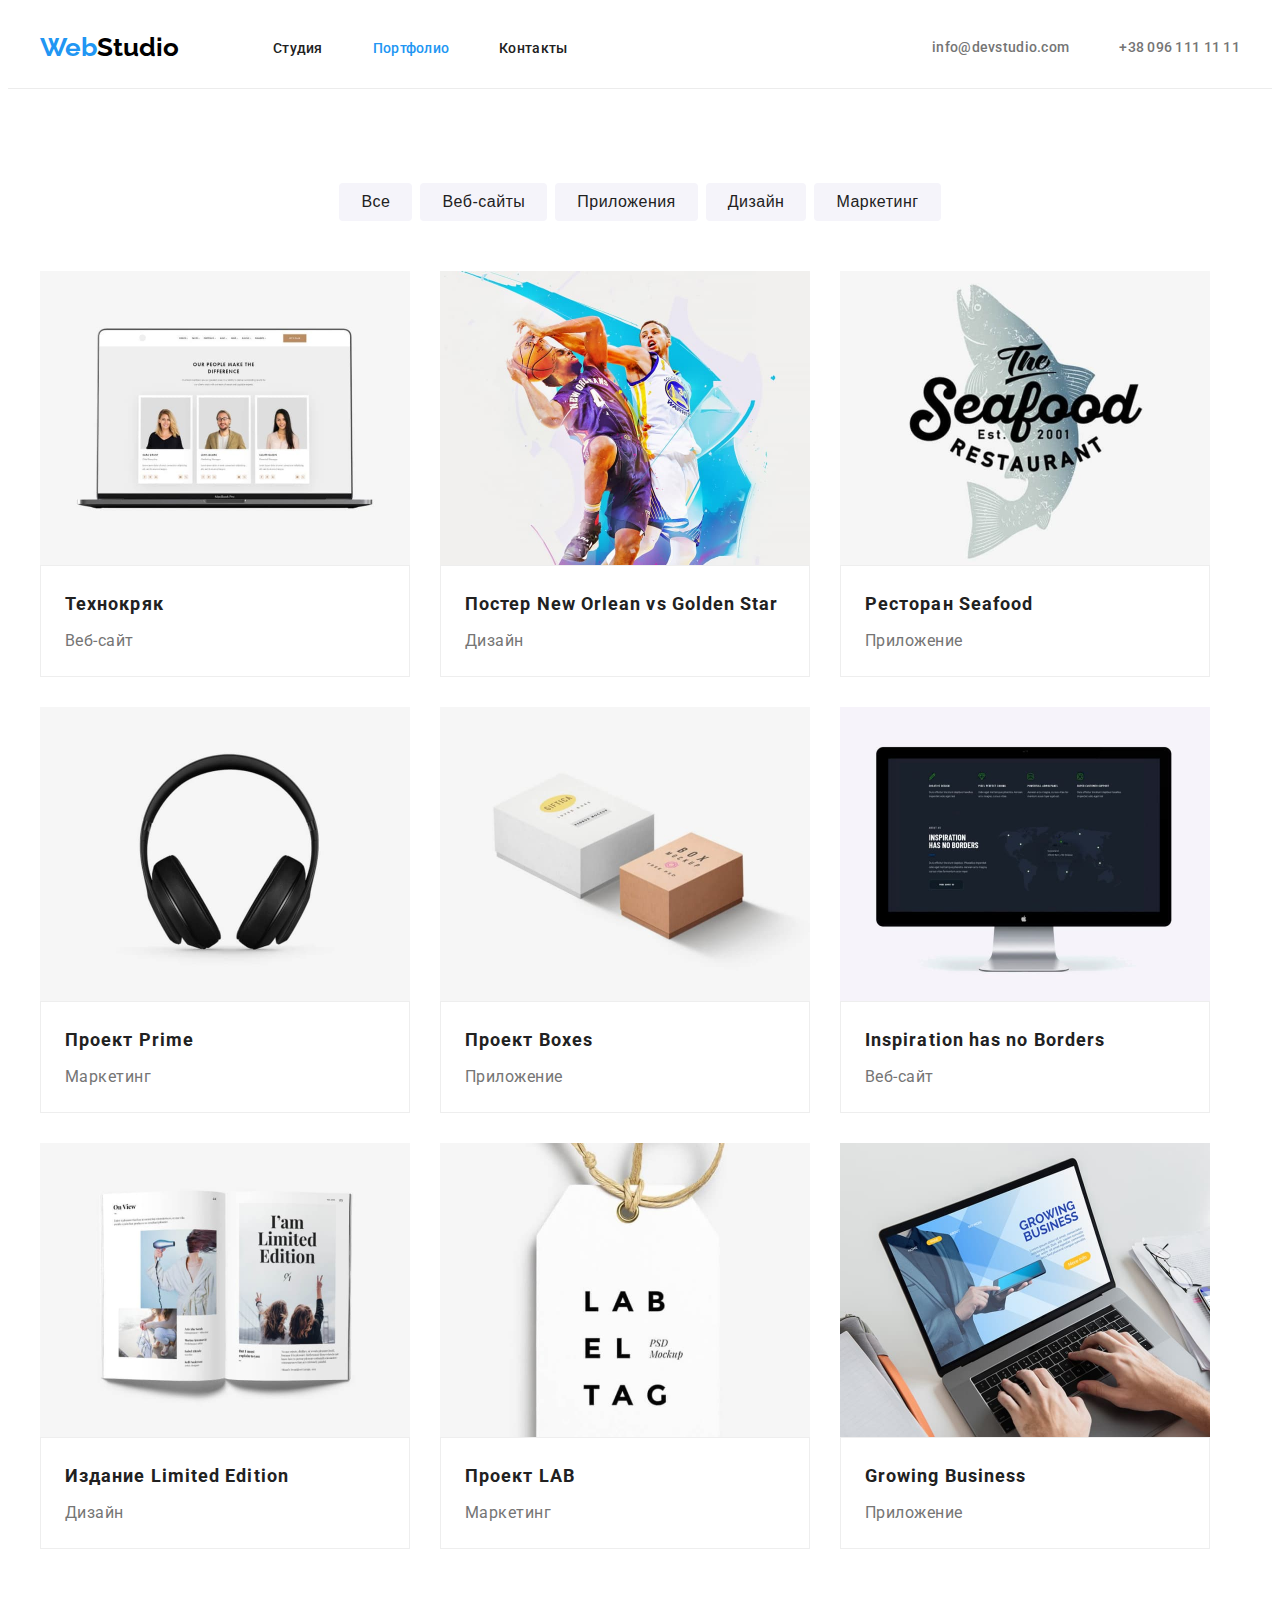
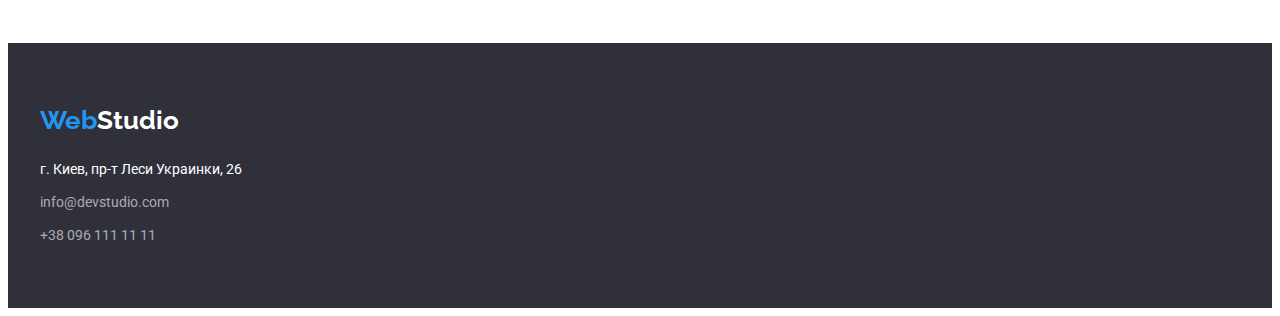
==== portfolio.html @ 2310ed3d "Created" ====
<!DOCTYPE html>
<html lang="ru">
  <head>
    <meta charset="UTF-8" />
    <meta http-equiv="X-UA-Compatible" content="IE=edge" />
    <meta name="viewport" content="width=device-width, initial-scale=1.0" />

    <title>Студия</title>
    <link
      rel="stylesheet"
      href="https://cdnjs.cloudflare.com/ajax/libs/modern-normalize/1.1.0/modern-normalize.min.css"
      integrity="sha512-wpPYUAdjBVSE4KJnH1VR1HeZfpl1ub8YT/NKx4PuQ5NmX2tKuGu6U/JRp5y+Y8XG2tV+wKQpNHVUX03MfMFn9Q=="
      crossorigin="anonymous"
      referrerpolicy="no-referrer"
    />
    <link rel="preconnect" href="https://fonts.googleapis.com" />
    <link rel="preconnect" href="https://fonts.gstatic.com" crossorigin />
    <link
      href="https://fonts.googleapis.com/css2?family=Raleway:wght@700&family=Roboto:wght@400;500;700;900&display=swap"
      rel="stylesheet"
    />
    <link rel="stylesheet" href="./css/styles.css" />
  </head>
  <body class="body">
    <header class="header">
      <div class="container header-container">
        <nav class="navigation">
          <a href="" class="main link"
            >Web<span class="text-logo">Studio</span></a
          >
          <ul class="nav-list list">
            <li class="nav-list-item">
              <a href="./index.html" class="nav link">Студия</a>
            </li>
            <li class="nav-list-item">
              <a href="./portfolio.html" class="nav link current">Портфолио</a>
            </li>

            <li class="nav-list-item">
              <a href="" class="nav link">Контакты</a>
            </li>
          </ul>
        </nav>
        <a href="mailto:info@devstudio.com" class="header-mail nav link"
          >info@devstudio.com</a
        >
        <a href="tel:+380961111111" class="nav link">+38 096 111 11 11</a>
      </div>
    </header>
    <main>
      <section class="section">
        <div class="container">
          <ul class="filters-list list">
            <li class="filters-item">
              <button class="filters" type="button">Все</button>
            </li>
            <li class="filters-item">
              <button class="filters" type="button">Веб-сайты</button>
            </li>
            <li class="filters-item">
              <button class="filters" type="button">Приложения</button>
            </li>
            <li class="filters-item">
              <button class="filters" type="button">Дизайн</button>
            </li>
            <li class="filters-item">
              <button class="filters" type="button">Маркетинг</button>
            </li>
          </ul>
          <ul class="cards-list list">
            <li class="cards-list-item">
              <img src="./images/techno.jpg" alt="MackBook Pro" width="370" />
              <div class="cards-content">
                <p class="item-name">Технокряк</p>
                <p class="item-activity">Веб-сайт</p>
              </div>
            </li>
            <li class="cards-list-item">
              <img
                src="./images/poster.jpg"
                alt="Два баскетболиста"
                width="370"
              />
              <div class="cards-content">
                <p class="item-name">Постер New Orlean vs Golden Star</p>

                <p class="item-activity">Дизайн</p>
              </div>
            </li>
            <li class="cards-list-item">
              <img
                src="./images/restaurant.jpg"
                alt="Логотип с рыбой"
                width="370"
              />
              <div class="cards-content">
                <p class="item-name">Ресторан Seafood</p>
                <p class="item-activity">Приложение</p>
              </div>
            </li>
            <li class="cards-list-item">
              <img src="./images/project.jpg" alt="Наушники" width="370" />
              <div class="cards-content">
                <p class="item-name">Проект Prime</p>
                <p class="item-activity">Маркетинг</p>
              </div>
            </li>
            <li class="cards-list-item">
              <img
                src="./images/projectboxes.jpg"
                alt="Две коробки"
                width="370"
              />
              <div class="cards-content">
                <p class="item-name">Проект Boxes</p>
                <p class="item-activity">Приложение</p>
              </div>
            </li>
            <li class="cards-list-item">
              <img
                src="./images/inspiration.jpg"
                alt="Темный экран монитора"
                width="370"
              />
              <div class="cards-content">
                <p class="item-name">Inspiration has no Borders</p>
                <p class="item-activity">Веб-сайт</p>
              </div>
            </li>
            <li class="cards-list-item">
              <img
                src="./images/limitededition.jpg"
                alt="Развернутая книга"
                width="370"
              />
              <div class="cards-content">
                <p class="item-name">Издание Limited Edition</p>
                <p class="item-activity">Дизайн</p>
              </div>
            </li>
            <li class="cards-list-item">
              <img
                src="./images/projectlab.jpg"
                alt="Бумажный ярлык с надписью"
                width="370"
              />
              <div class="cards-content">
                <p class="item-name">Проект LAB</p>
                <p class="item-activity">Маркетинг</p>
              </div>
            </li>
            <li class="cards-list-item">
              <img
                src="./images/growing.jpg"
                alt="Руки на ноутбуке"
                width="370"
              />
              <div class="cards-content">
                <p class="item-name">Growing Business</p>
                <p class="item-activity">Приложение</p>
              </div>
            </li>
          </ul>
        </div>
      </section>
    </main>
    <footer class="footer">
      <div class="container">
        <a href="" class="main link"
          >Web<span class="footer-text-logo">Studio</span></a
        >
        <address class="adress-list">
          <p class="adress">г. Киев, пр-т Леси Украинки, 26</p>
          <a href="mailto:info@devstudio.com" class="adress link"
            >info@devstudio.com</a
          >
          <a href="tel:+380961111111" class="adress link">+38 096 111 11 11</a>
        </address>
      </div>
    </footer>
  </body>
</html>
---- css/styles.css ----
:root {
  --prime-text-color: #757575;
  --second-text-color: #212121;
  --third-text-color: #ffffff;
  --accent-color: #2196f3;
  --prime-font-family: "Roboto", sans-serif;
  --secondary-font-family: "Raleway", sans-serif;
  --background-color: #2f303a;
}
.body {
  font-family: var(--prime-font-family);
  color: var(--prime-text-color);
}
.list {
  list-style: none;
}
.link {
  text-decoration: none;
}
h1,
h2,
h3,
h4,
h5,
h6,
p {
  margin-top: 0;
  margin-bottom: 0;
}
ul,
ol {
  margin-top: 0;
  margin-bottom: 0;
  padding-left: 0;
}
img {
  display: block;
  max-width: 100%;
  height: auto;
}
address {
  font-style: normal;
}
.container {
  width: 1200px;
  padding-left: 15px;
  padding-right: 15px;
  margin-left: auto;
  margin-right: auto;
}

/* ============================================================== */
/*🔽🔽🔽   H E A D E R  &  N A V I G A T I O N   🔽🔽🔽*/

.header {
  border-bottom: 1px solid #ececec;
}
.header-container {
  display: flex;
  align-items: center;
}
.navigation {
  display: flex;
  align-items: center;
}
.nav-list {
  display: flex;
  align-items: center;
}

.main.link {
  margin-right: 94px;
  font-family: var(--secondary-font-family);
  font-weight: 700;
  font-size: 26px;
  line-height: 1.38;
  letter-spacing: 3%;
  color: var(--accent-color);
  cursor: pointer;
}
.text-logo {
  color: #000000;
}

.nav-list-item:not(:last-child) {
  margin-right: 50px;
}
.nav-list-item > .nav.link {
  color: var(--second-text-color);
}
.header-mail {
  margin-left: auto;
  margin-right: 50px;
}

.nav.link {
  padding: 32px 0px;
  font-weight: 500;
  font-size: 14px;
  line-height: 1.14;
  letter-spacing: 0.02em;
  color: var(--prime-text-color);
}
.main.link:hover,
.main.link:focus,
.adress.link:hover,
.adress.link:focus,
.nav.link:hover,
.nav.link:focus,
.nav.link.current {
  color: var(--accent-color);
}

/*🔽🔽🔽   M A I N   S E C T I O N   🔽🔽🔽*/

/* ----------- hero -------- */
.section {
  padding-top: 94px;
  padding-bottom: 94px;
}
.section.hero {
  background-color: var(--background-color);
  padding: 200px 0px;
}
.section.our-work {
  padding-top: 0px;
}
.hero-title {
  margin-bottom: 30px;
  margin-left: 252px;
  margin-right: 252px;
  font-weight: 900;
  font-size: 44px;
  line-height: 1.36;
  text-align: center;
  letter-spacing: 0.06em;
  text-transform: uppercase;
  color: var(--third-text-color);
}
.button {
  padding: 10px 32px;
  margin: 0px 500px;
  white-space: nowrap;
  border: none;
  border-radius: 4px;
  font-family: inherit;
  font-weight: 700;
  font-size: 16px;
  line-height: 1.87;
  letter-spacing: 0.06em;
  background-color: var(--accent-color);
  color: var(--third-text-color);
  cursor: pointer;
}

.button:hover,
.button:focus {
  background: #188ce8;
  box-shadow: 0px 4px 4px rgba(0, 0, 0, 0.15);
  border-radius: 4px;
}

/*--------- features --------- */

.feature-list {
  display: flex;
  justify-content: center;
}
.feature-item {
  width: 270px;
}
.feature-item:not(:last-child) {
  margin-right: 30px;
}
.feature-title {
  margin-bottom: 10px;
  font-size: 14px;
  line-height: 1.14;
  letter-spacing: 0.03em;
  text-transform: uppercase;
  color: var(--second-text-color);
}
.feature-text {
  font-weight: 400;
  font-size: 14px;
  line-height: 1.71;
  letter-spacing: 0.03em;
}

/* ----------- our work -----------*/
.our-work-title,
.our-team-title {
  margin-bottom: 50px;
  text-align: center;
  font-weight: 700;
  font-size: 36px;
  line-height: 42px;
  letter-spacing: 0.03em;
  color: var(--second-text-color);
}
.our-work {
  display: flex;
}
.our-work-item:not(:last-child) {
  margin-right: 30px;
}
/* ---------- our team ------------ */
.team-section {
  background-color: #f5f4fa;
}
.team.list {
  display: flex;
  justify-content: center;
}
.team-item:not(:last-child) {
  margin-right: 30px;
}
.team-item {
  background-color: #ffffff;
  box-shadow: 0px 1px 3px rgba(0, 0, 0, 0.12), 0px 1px 1px rgba(0, 0, 0, 0.14),
    0px 2px 1px rgba(0, 0, 0, 0.2);
  border-radius: 0px 0px 4px 4px;
}
.staff {
  padding: 30px 0px;
}
.names {
  font-weight: 500;
  font-size: 16px;
  line-height: 1.18;
  text-align: center;
  letter-spacing: 0.03em;
  color: var(--second-text-color);
}
.professions {
  margin-top: 10px;
  font-weight: 400;
  font-size: 16px;
  line-height: 1.18;
  text-align: center;
  letter-spacing: 0.03em;
  color: var(--prime-text-color);
}

/*🔽🔽🔽   F O O T E R   🔽🔽🔽*/

.footer {
  background-color: var(--background-color);
  padding-top: 60px;
  padding-bottom: 60px;
}
.footer-text-logo {
  color: var(--third-text-color);
}
.adress-list {
  margin-top: 20px;
}
.adress {
  font-size: 14px;
  line-height: 1.71;
  color: var(--third-text-color);
}
.adress.link {
  display: block;
  margin-top: 9px;
  color: rgba(255, 255, 255, 0.6);
}
.adress,
.adress.link {
  font-style: normal;
}

/*==========================================*/
/*※※※※※※  P O R T F O L I O  ※※※※※※*/
/*==========================================*/

/* ----- buttons ------ */
.filters-list {
  display: flex;
  justify-content: center;
  margin-bottom: 50px;
}
.filters {
  padding: 6px 22px;
  border: 0px;
  border-radius: 4px;
  font-weight: 500;
  font-size: 16px;
  line-height: 1.62;
  letter-spacing: 0.03em;
  background-color: #f5f4fa;
  color: var(--second-text-color);
  cursor: pointer;
}
.filters-item:not(:last-child) {
  margin-right: 8px;
}
.filters:hover,
.filters:focus {
  background-color: var(--accent-color);
  color: var(--third-text-color);
}
.item-name {
  margin-bottom: 4px;
  font-weight: 700;
  font-size: 18px;
  line-height: 2;
  letter-spacing: 0.06em;
  color: var(--second-text-color);
}
.item-activity {
  font-size: 16px;
  line-height: 1.87;
  letter-spacing: 0.03em;
}

/* ------- cards list ------ */
.cards-list {
  display: flex;
  flex-wrap: wrap;
  margin-top: -30px;
  margin-left: -30px;
}
.cards-list-item {
  margin-top: 30px;
  margin-left: 30px;
  background: #ffffff;
}
.cards-content {
  padding: 20px 24px;
  border: 1px solid #eeeeee;
}
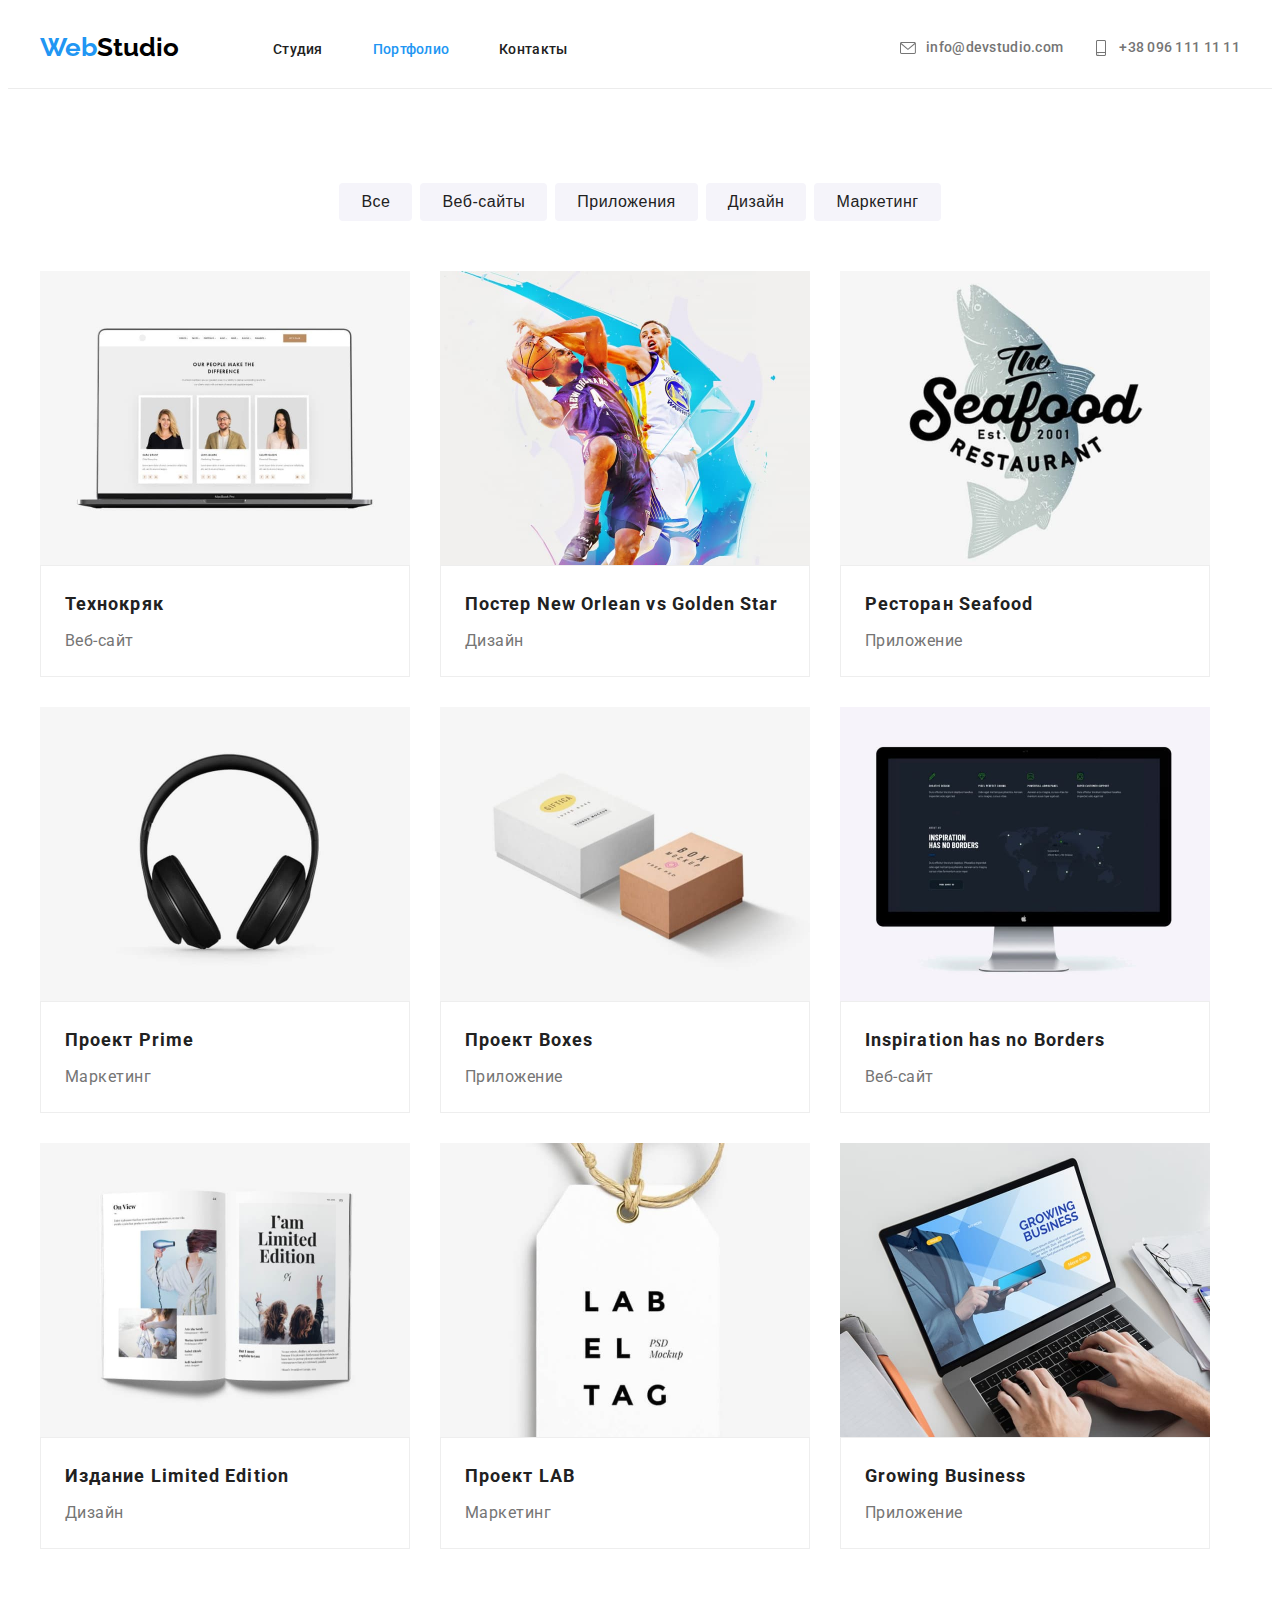
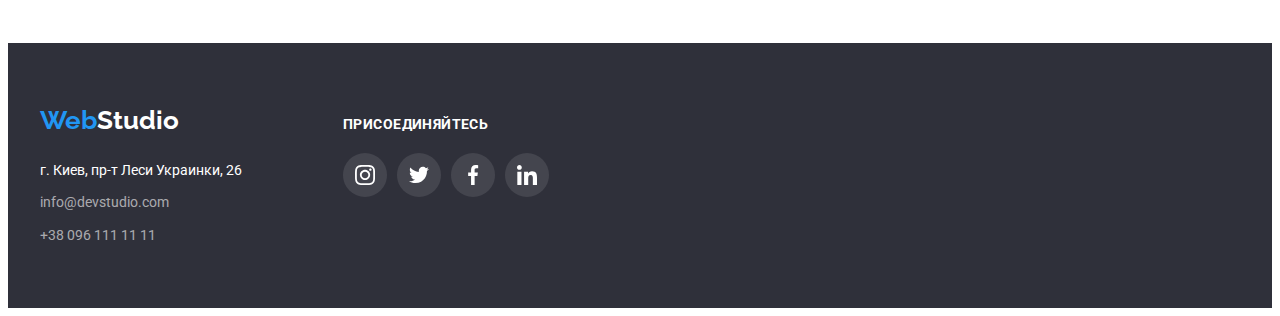
==== commit 93cc205c: "page studio finished" ====
--- a/portfolio.html
+++ b/portfolio.html
@@ -22,7 +22,7 @@
     <link rel="stylesheet" href="./css/styles.css" />
   </head>
   <body class="body">
-    <header class="header">
+     <header class="header">
       <div class="container header-container">
         <nav class="navigation">
           <a href="" class="main link"
@@ -41,11 +41,20 @@
             </li>
           </ul>
         </nav>
-        <a href="mailto:info@devstudio.com" class="header-mail nav link"
-          >info@devstudio.com</a
+        <a href="mailto:info@devstudio.com" class="header-mail nav link">
+          <svg class="header-mail-icon" width="16" height="16">
+            <use href="./images/sprite.svg#envelope"></use>
+          </svg>
+          info@devstudio.com</a
         >
-        <a href="tel:+380961111111" class="nav link">+38 096 111 11 11</a>
-      </div>
+        <a href="tel:+380961111111" class="header-tel nav link">
+          <svg class="header-tel-icon" width="16" height="16">
+            <use href="./images/sprite.svg#smartphone"></use>
+          </svg>
+          +38 096 111 11 11</a
+        >
+      </div>
+    </header>
     </header>
     <main>
       <section class="section">
@@ -164,8 +173,9 @@
         </div>
       </section>
     </main>
-    <footer class="footer">
-      <div class="container">
+<footer class="footer">
+      <div class="container footer-container">
+      <div class="ft-adress">
         <a href="" class="main link"
           >Web<span class="footer-text-logo">Studio</span></a
         >
@@ -177,6 +187,40 @@
           <a href="tel:+380961111111" class="adress link">+38 096 111 11 11</a>
         </address>
       </div>
+      <div class="ft-social">
+        <h3 class="ft-social-title">Присоединяйтесь</h2>
+        <ul class="ft-social-list list">
+          <li class="ft-social-item">
+            <a href="" class="ft-social-link">
+              <svg class="ft-social-icon" width="20" height="20">
+                <use href="./images/sprite.svg#instagram"></use>
+              </svg>
+            </a>
+          </li>
+          <li class="ft-social-item">
+            <a href="" class="ft-social-link">
+              <svg class="ft-social-icon" width="20" height="20">
+                <use href="./images/sprite.svg#twitter"></use>
+              </svg>
+            </a>
+          </li>
+          <li class="ft-social-item">
+            <a href="" class="ft-social-link">
+              <svg class="ft-social-icon" width="20" height="20">
+                <use href="./images/sprite.svg#facebook"></use>
+              </svg>
+            </a>
+          </li>
+          <li class="ft-social-item">
+            <a href="" class="ft-social-link">
+              <svg class="ft-social-icon" width="20" height="20">
+                <use href="./images/sprite.svg#linkedin"></use>
+              </svg>
+            </a>
+          </li>
+        </ul>
+      </div>
+      </div>
     </footer>
   </body>
 </html>
--- a/css/styles.css
+++ b/css/styles.css
@@ -3,6 +3,7 @@
   --second-text-color: #212121;
   --third-text-color: #ffffff;
   --accent-color: #2196f3;
+  --loyal-color: #afb1b8;
   --prime-font-family: "Roboto", sans-serif;
   --secondary-font-family: "Raleway", sans-serif;
   --background-color: #2f303a;
@@ -89,10 +90,22 @@
   color: var(--second-text-color);
 }
 .header-mail {
+  display: flex;
+  justify-content: center;
+  align-items: center;
   margin-left: auto;
-  margin-right: 50px;
-}
-
+  margin-right: 30px;
+}
+.header-tel {
+  display: flex;
+  justify-content: center;
+  align-items: center;
+}
+.header-mail-icon,
+.header-tel-icon {
+  margin-right: 10px;
+  fill: currentColor;
+}
 .nav.link {
   padding: 32px 0px;
   font-weight: 500;
@@ -100,6 +113,11 @@
   line-height: 1.14;
   letter-spacing: 0.02em;
   color: var(--prime-text-color);
+}
+.header-mail.nav.link:hover,
+.header-tel.nav.link:hover {
+  fill: var(--accent-color);
+  background-color: var(--third-text-color);
 }
 .main.link:hover,
 .main.link:focus,
@@ -119,7 +137,19 @@
   padding-bottom: 94px;
 }
 .section.hero {
-  background-color: var(--background-color);
+  padding-top: 0px;
+}
+.container.overlay-hero {
+  width: 1600px;
+  height: 600px;
+  background-image: linear-gradient(
+      rgba(47, 48, 58, 0.4),
+      rgba(47, 48, 58, 0.4)
+    ),
+    url(../images/for-overlay.jpg);
+  background-color: #c4c4c4;
+  background-size: cover;
+  background-position: center;
   padding: 200px 0px;
 }
 .section.our-work {
@@ -139,7 +169,7 @@
 }
 .button {
   padding: 10px 32px;
-  margin: 0px 500px;
+  margin: 0px 700px;
   white-space: nowrap;
   border: none;
   border-radius: 4px;
@@ -161,7 +191,9 @@
 }
 
 /*--------- features --------- */
-
+.section.feature {
+  padding-top: 0px;
+}
 .feature-list {
   display: flex;
   justify-content: center;
@@ -173,6 +205,7 @@
   margin-right: 30px;
 }
 .feature-title {
+  margin-top: 30px;
   margin-bottom: 10px;
   font-size: 14px;
   line-height: 1.14;
@@ -186,10 +219,20 @@
   line-height: 1.71;
   letter-spacing: 0.03em;
 }
-
+.feature-bg {
+  display: flex;
+  align-items: center;
+  justify-content: center;
+  width: 270px;
+  height: 120px;
+  background-color: #f5f4fa;
+}
+.feature-icon {
+}
 /* ----------- our work -----------*/
 .our-work-title,
-.our-team-title {
+.our-team-title,
+.loyal-title {
   margin-bottom: 50px;
   text-align: center;
   font-weight: 700;
@@ -241,7 +284,58 @@
   letter-spacing: 0.03em;
   color: var(--prime-text-color);
 }
-
+.team-item {
+  background-repeat: no-repeat;
+}
+.staff {
+}
+.team-social-link {
+  display: flex;
+  align-items: center;
+  justify-content: center;
+  width: 44px;
+  height: 44px;
+  fill: #afb1b8;
+  background-color: #ffffff;
+  border-radius: 50%;
+}
+.team-social-item:not(:last-child) {
+  margin-right: 10px;
+}
+.team-social {
+  display: flex;
+  justify-content: center;
+  margin-top: 16px;
+}
+.team-social-link:hover,
+.team-social-link:focus {
+  fill: var(--third-text-color);
+  background-color: var(--accent-color);
+}
+/* ---------- loyal customers ------------ */
+.loyal.list {
+  display: flex;
+  justify-content: space-between;
+}
+.loyal-item {
+  box-sizing: border-box;
+}
+.loyal-link {
+  display: flex;
+  align-items: center;
+  justify-content: center;
+  width: 170px;
+  height: 92px;
+  margin: 16px 0px;
+  border: 1px solid var(--loyal-color);
+  border-radius: 4px;
+  fill: var(--loyal-color);
+}
+.loyal-link:hover,
+.loyal-link:focus {
+  fill: var(--accent-color);
+  border-color: var(--accent-color);
+}
 /*🔽🔽🔽   F O O T E R   🔽🔽🔽*/
 
 .footer {
@@ -249,6 +343,10 @@
   padding-top: 60px;
   padding-bottom: 60px;
 }
+.footer-container {
+  display: flex;
+  align-items: baseline;
+}
 .footer-text-logo {
   color: var(--third-text-color);
 }
@@ -268,6 +366,45 @@
 .adress,
 .adress.link {
   font-style: normal;
+}
+.ft-adress {
+}
+.ft-social {
+  margin-left: 70px;
+}
+.ft-social-title {
+  font-weight: 700;
+  font-size: 14px;
+  line-height: 1.14;
+  letter-spacing: 0.03em;
+  text-transform: uppercase;
+  color: var(--third-text-color);
+}
+
+.ft-social-list {
+  display: flex;
+  justify-content: space-between;
+  align-items: center;
+  margin-top: 20px;
+}
+.ft-social-item {
+  margin-right: 10px;
+}
+.ft-social-link {
+  display: flex;
+  align-items: center;
+  justify-content: center;
+  width: 44px;
+  height: 44px;
+  fill: #ffffff;
+  background-color: rgba(255, 255, 255, 0.1);
+  border-radius: 50%;
+}
+.ft-social-link:hover,
+.ft-social-link:focus {
+  background-color: var(--accent-color);
+}
+.ft-social-icon {
 }
 
 /*==========================================*/
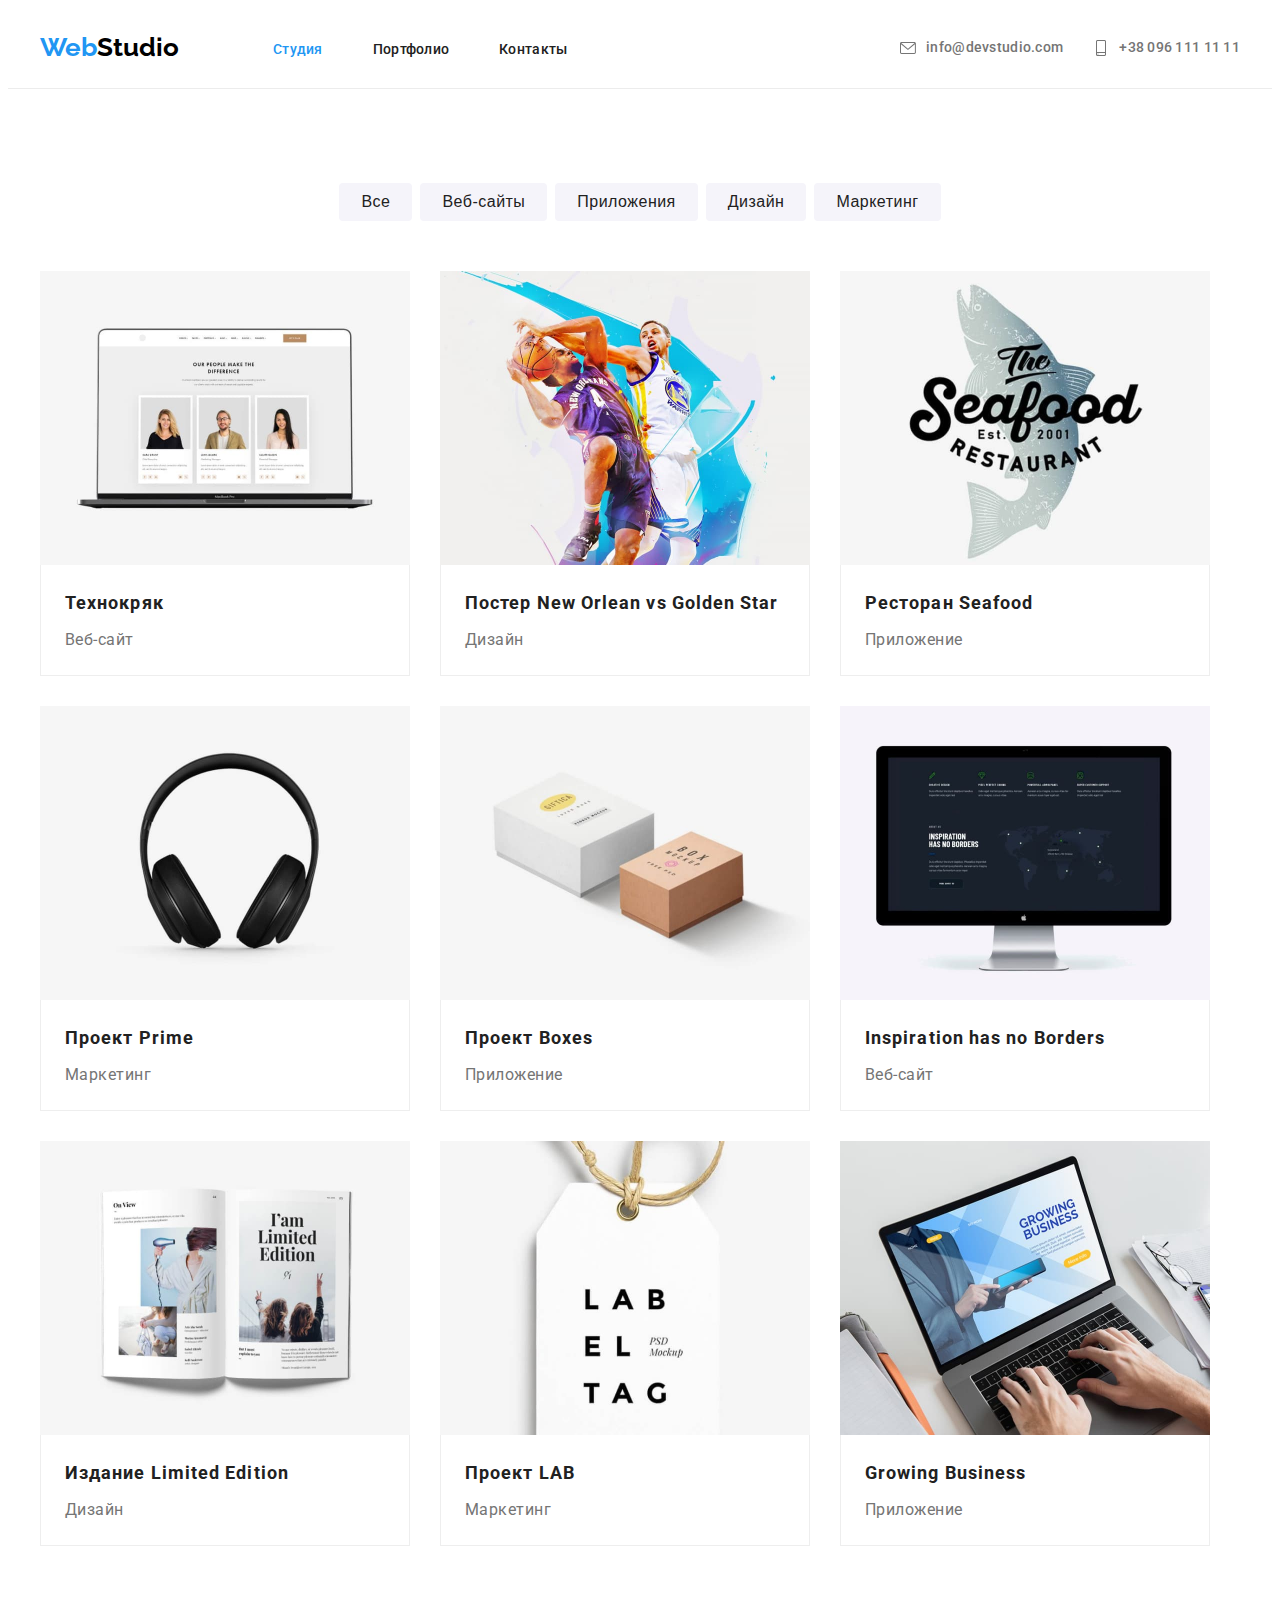
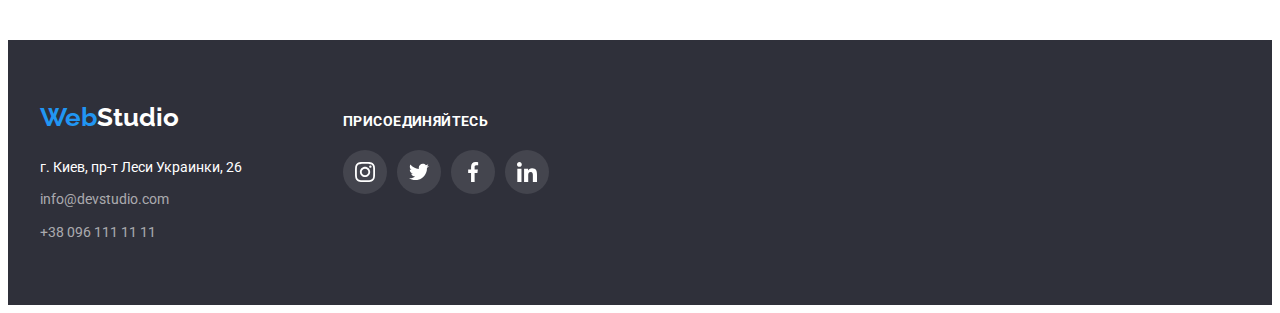
==== commit 725a6f74: "page portfolio finished" ====
--- a/portfolio.html
+++ b/portfolio.html
@@ -22,7 +22,7 @@
     <link rel="stylesheet" href="./css/styles.css" />
   </head>
   <body class="body">
-     <header class="header">
+    <header class="header">
       <div class="container header-container">
         <nav class="navigation">
           <a href="" class="main link"
@@ -30,10 +30,10 @@
           >
           <ul class="nav-list list">
             <li class="nav-list-item">
-              <a href="./index.html" class="nav link">Студия</a>
+              <a href="./index.html" class="nav link current">Студия</a>
             </li>
             <li class="nav-list-item">
-              <a href="./portfolio.html" class="nav link current">Портфолио</a>
+              <a href="./portfolio.html" class="nav link">Портфолио</a>
             </li>
 
             <li class="nav-list-item">
@@ -54,6 +54,7 @@
           +38 096 111 11 11</a
         >
       </div>
+    </header>
     </header>
     </header>
     <main>
--- a/css/styles.css
+++ b/css/styles.css
@@ -436,6 +436,8 @@
 .filters:focus {
   background-color: var(--accent-color);
   color: var(--third-text-color);
+  box-shadow: 0px 3px 1px rgba(0, 0, 0, 0.1), 0px 1px 2px rgba(0, 0, 0, 0.08),
+    0px 2px 2px rgba(0, 0, 0, 0.12);
 }
 .item-name {
   margin-bottom: 4px;
@@ -463,7 +465,13 @@
   margin-left: 30px;
   background: #ffffff;
 }
+.cards-list-item:hover {
+  box-shadow: 0px 1px 1px rgba(0, 0, 0, 0.12), 0px 4px 4px rgba(0, 0, 0, 0.06),
+    1px 4px 6px rgba(0, 0, 0, 0.16);
+}
 .cards-content {
   padding: 20px 24px;
-  border: 1px solid #eeeeee;
-}
+  border-left: 1px solid #eeeeee;
+  border-right: 1px solid #eeeeee;
+  border-bottom: 1px solid #eeeeee;
+}
